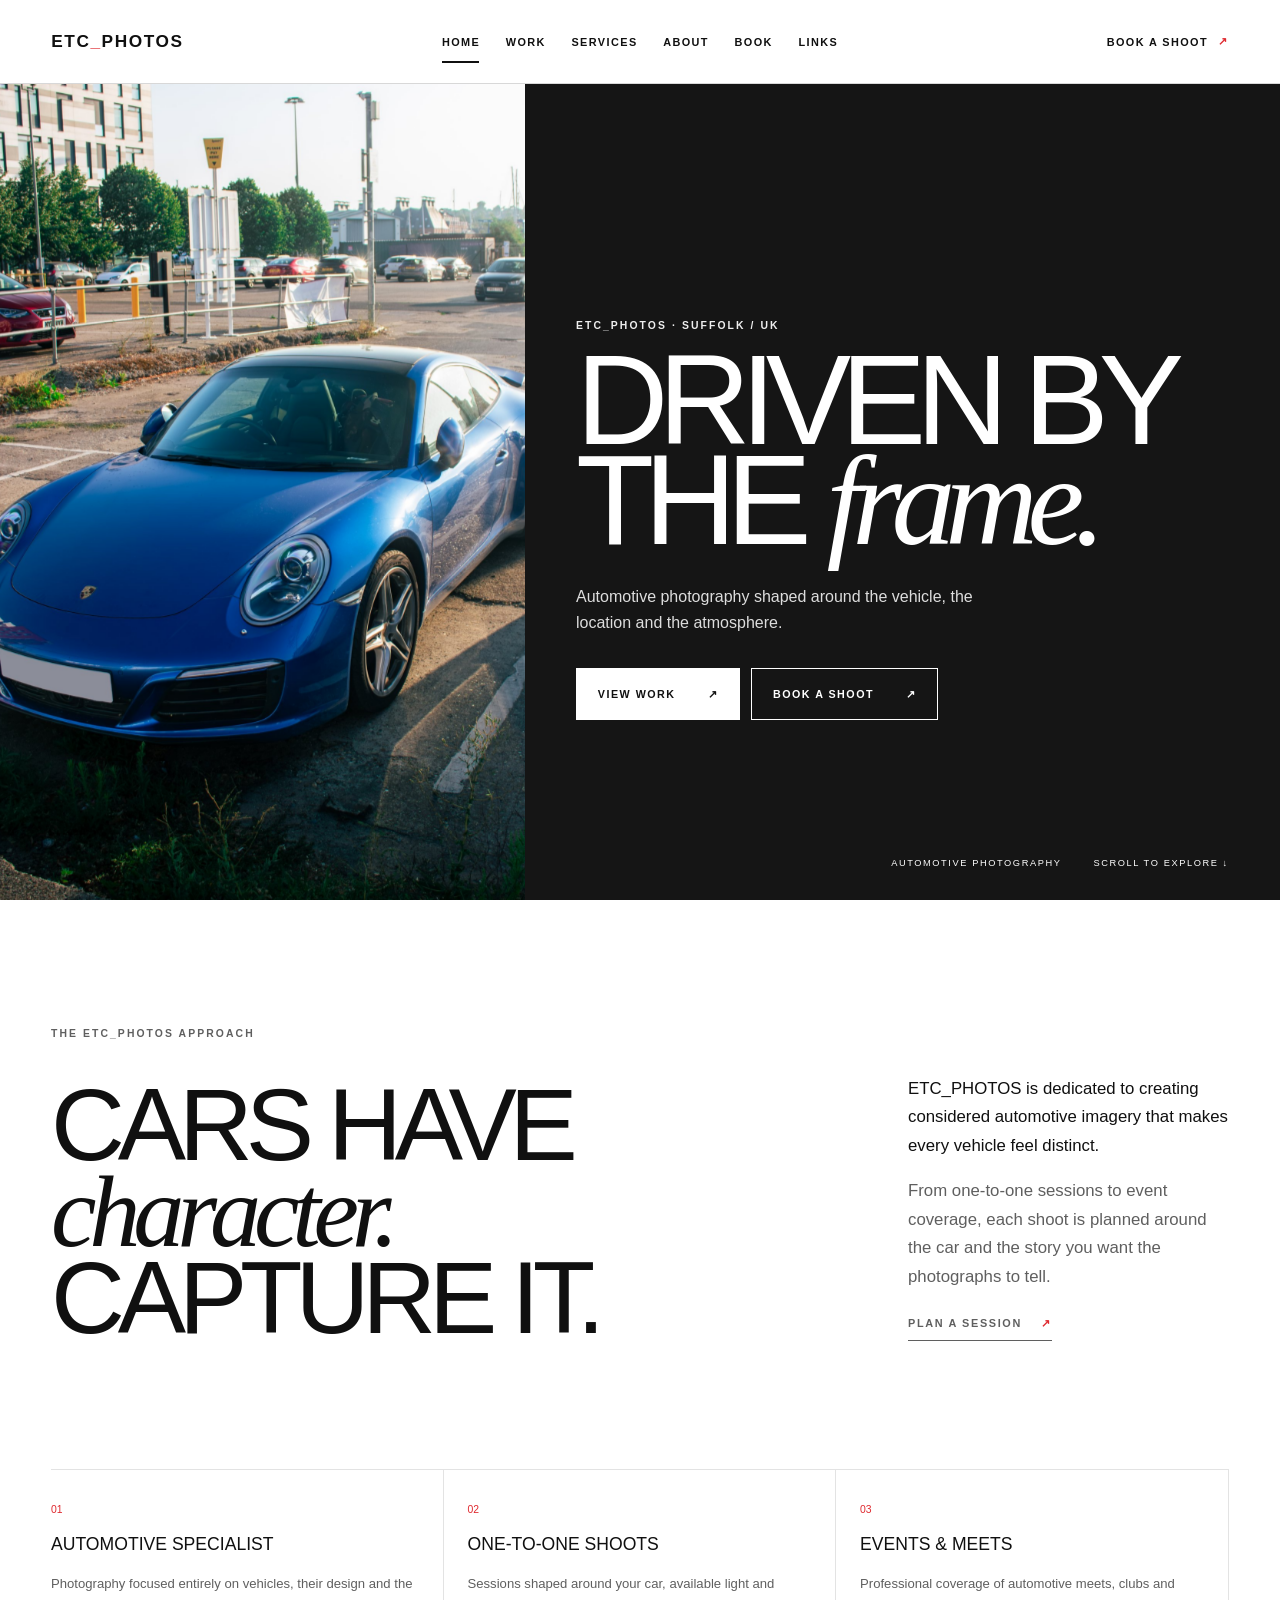
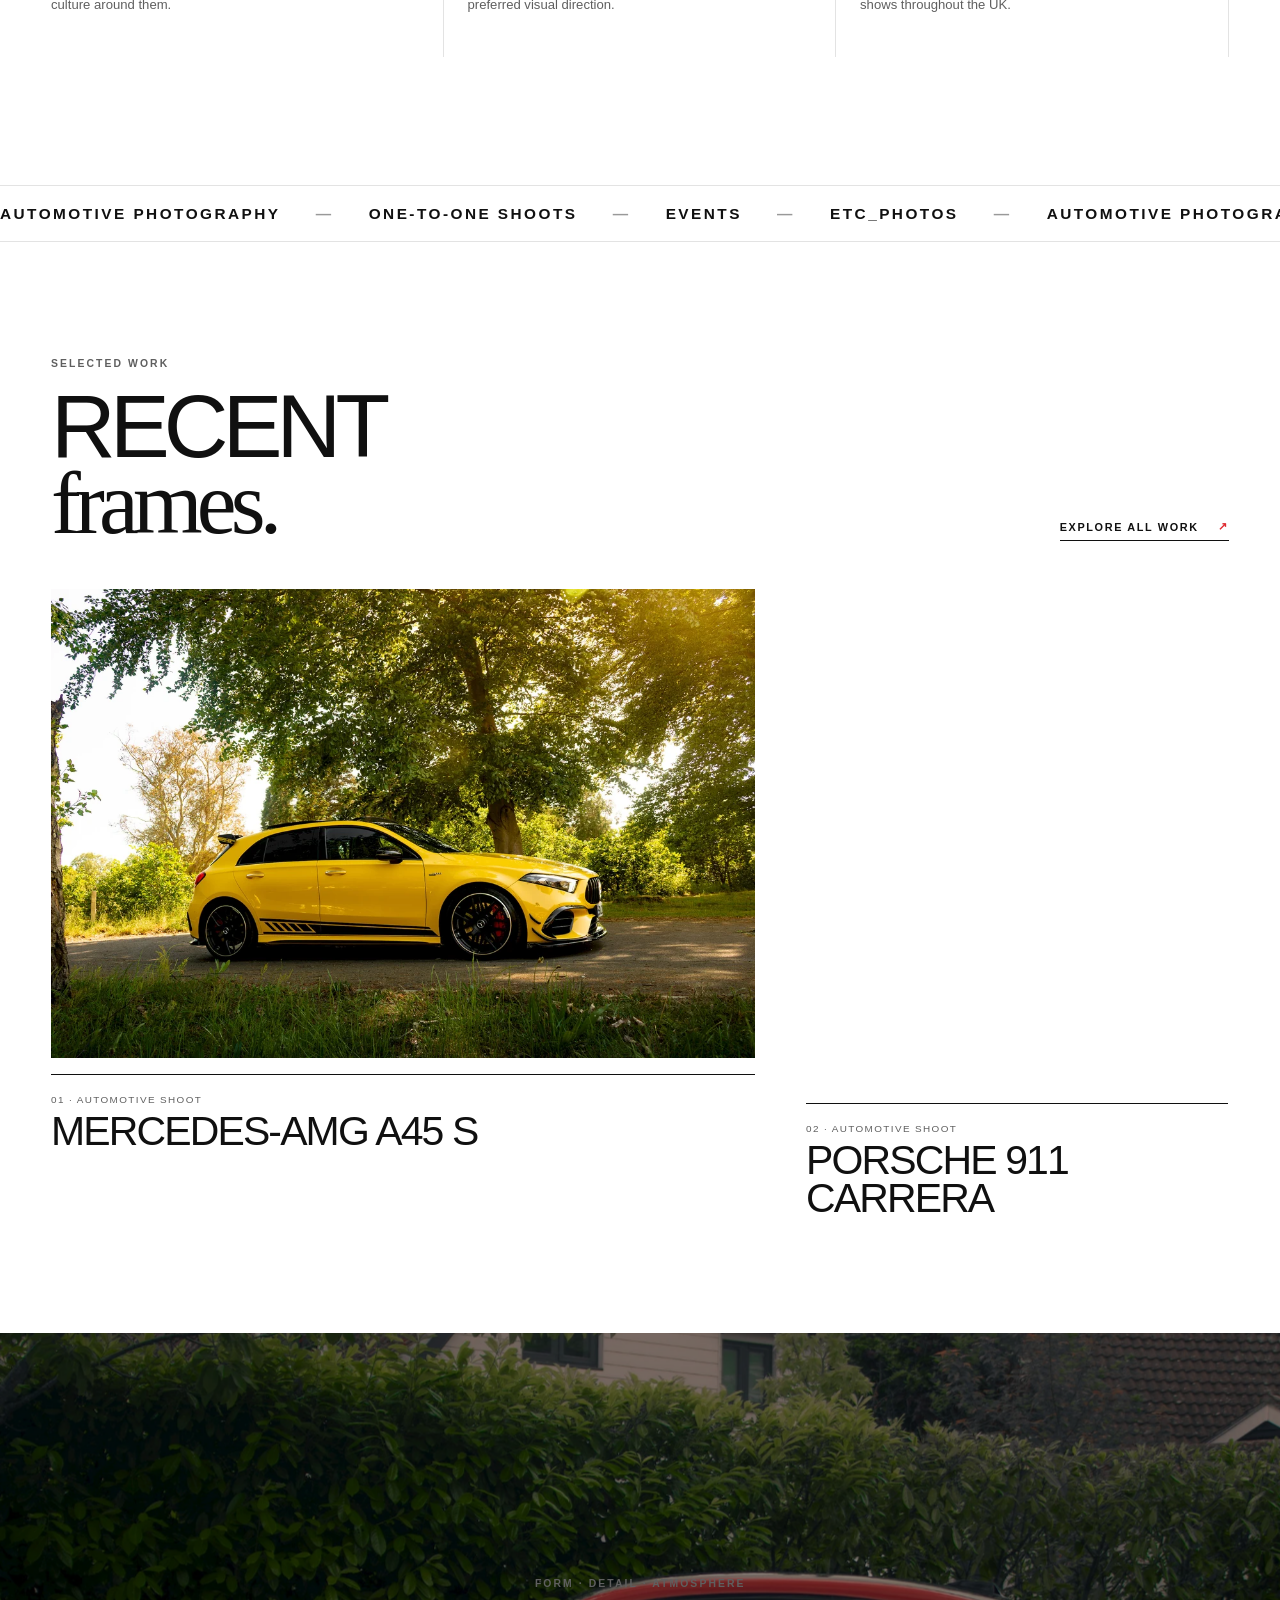
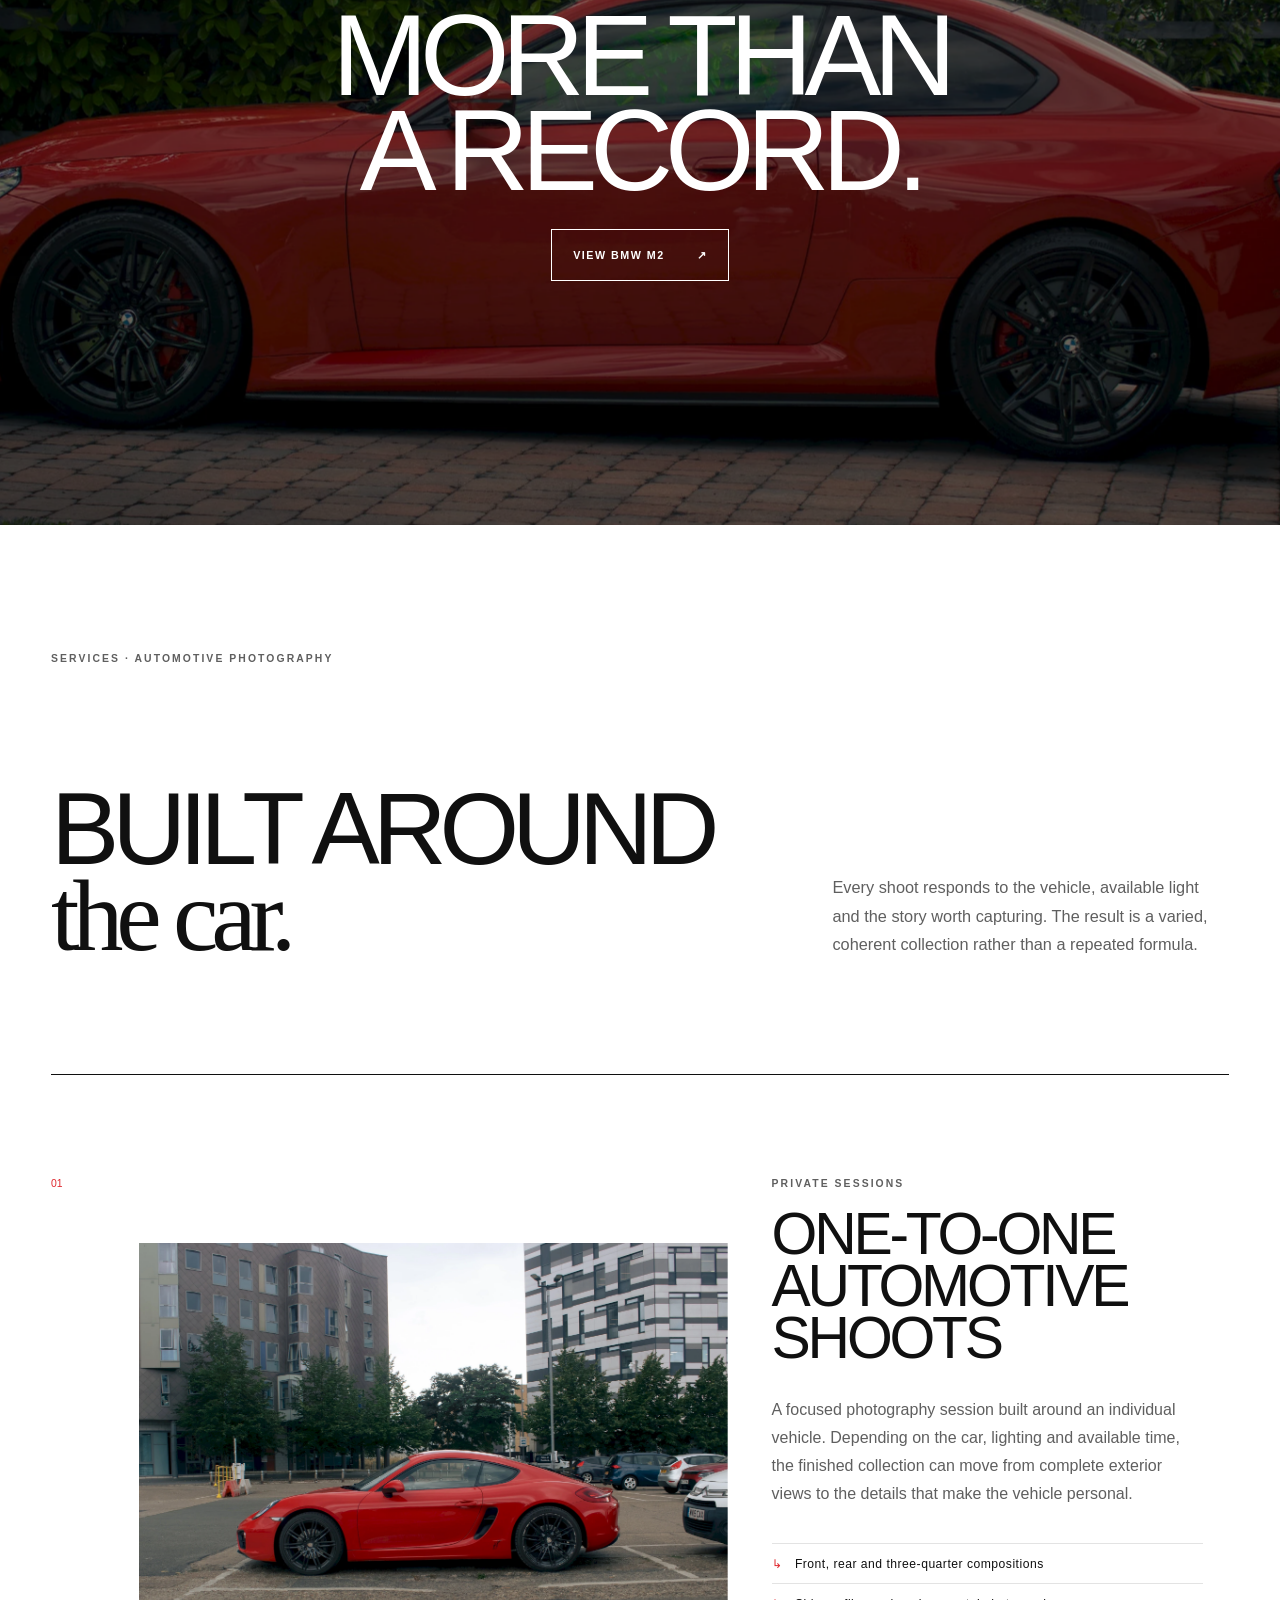
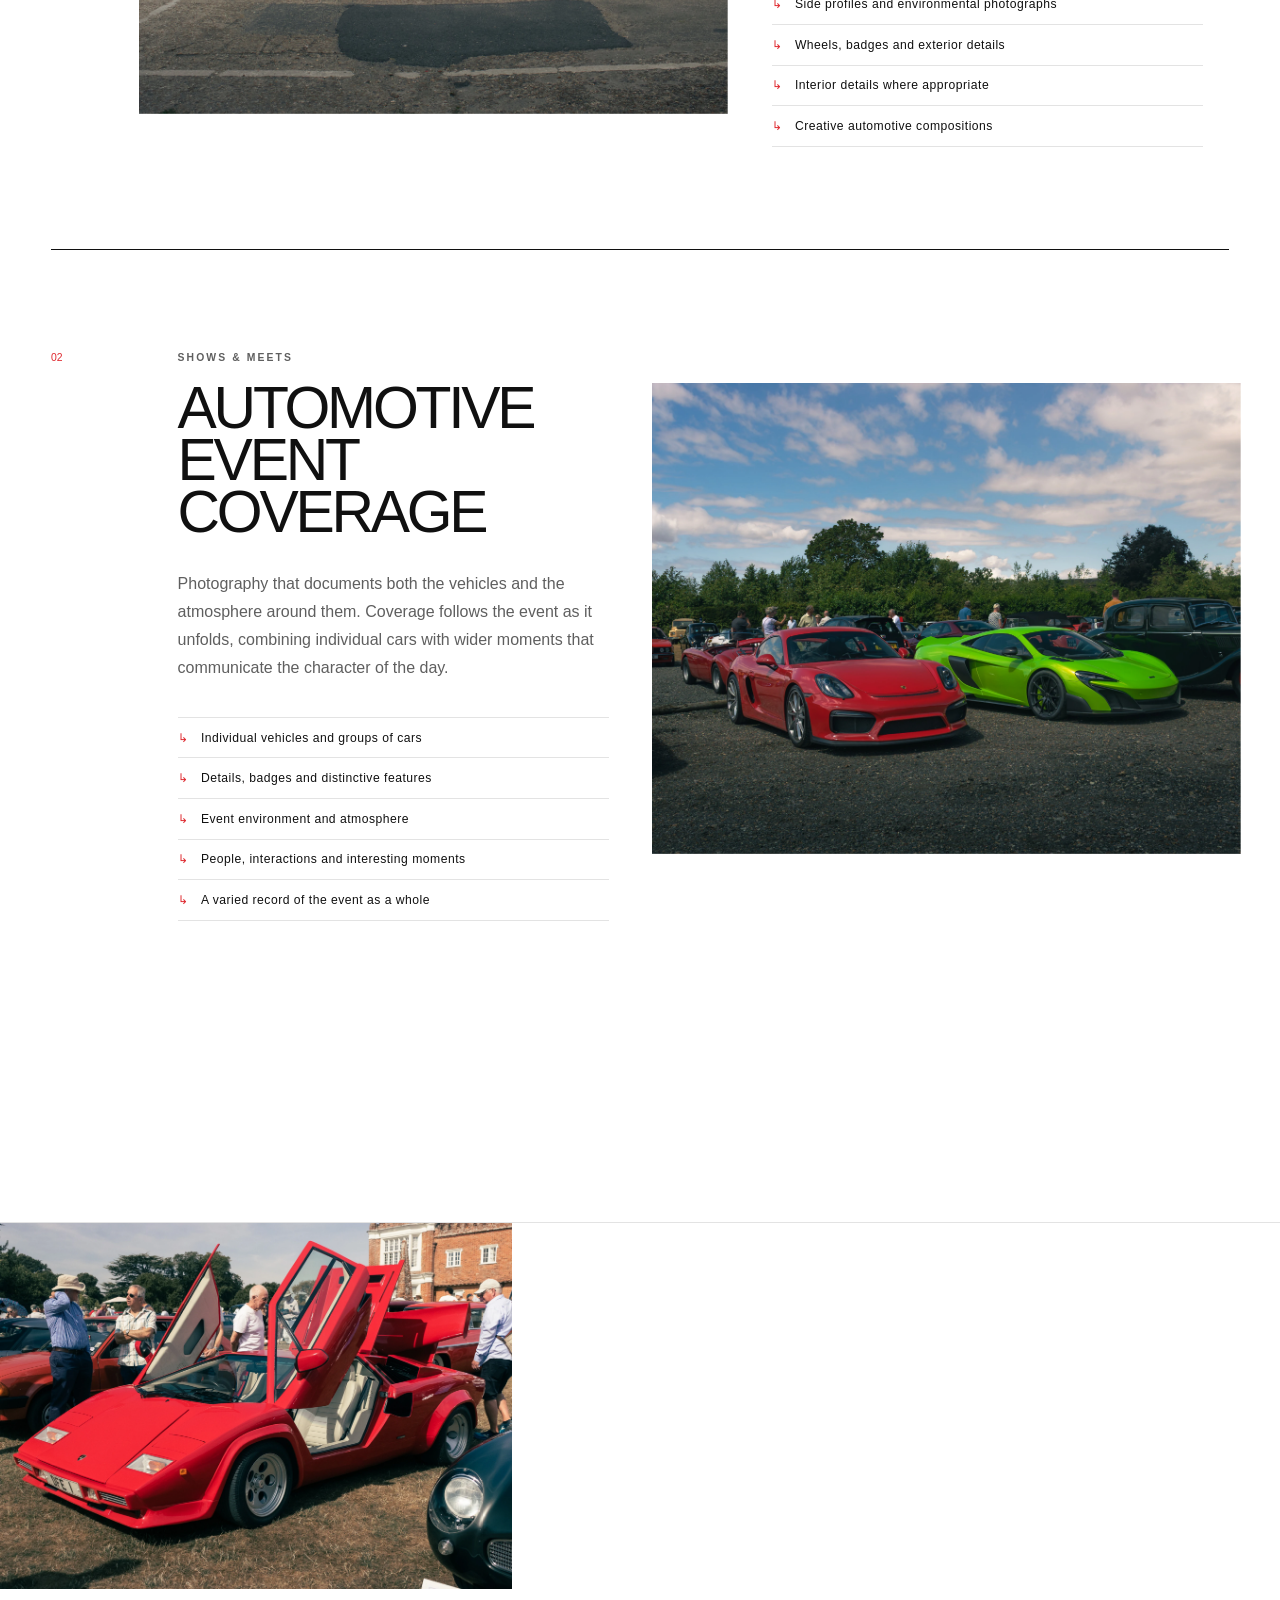
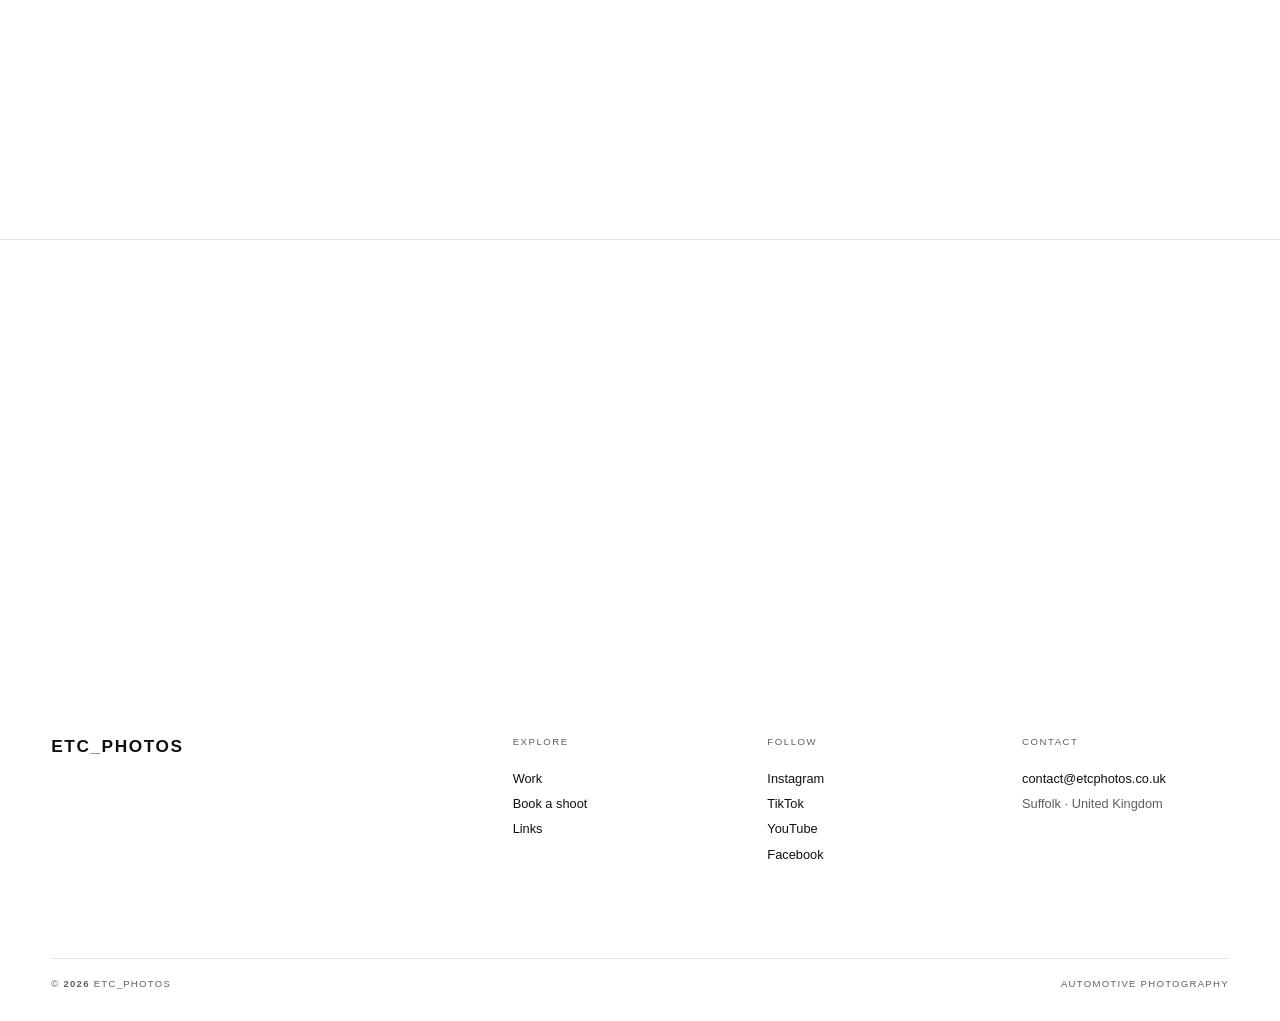
==== index.html @ 939217bc "ETC_PHOTOS V2 initial production-ready build" ====
<!doctype html>
<html lang="en">
<head>
  <meta charset="utf-8">
  <meta name="viewport" content="width=device-width,initial-scale=1">
  <title>ETC_PHOTOS | Automotive Photography UK</title>
  <meta name="description" content="ETC_PHOTOS specialises in automotive photography across the UK, offering private car shoots and professional automotive event coverage.">
  <link rel="canonical" href="https://etcphotos.co.uk/">
  <meta property="og:title" content="ETC_PHOTOS | Automotive Photography"><meta property="og:description" content="Distinctive automotive photography, private shoots and event coverage across the UK."><meta property="og:type" content="website"><meta property="og:url" content="https://etcphotos.co.uk/"><meta property="og:image" content="https://etcphotos.co.uk/assets/images/home/hero.jpg">
  <meta name="twitter:card" content="summary_large_image"><meta name="theme-color" content="#ffffff">
  <link rel="icon" href="assets/images/brand/favicon.png"><link rel="preload" as="image" href="assets/images/home/hero.jpg">
  <link rel="stylesheet" href="css/base.css"><link rel="stylesheet" href="css/home.css">
  <script type="application/ld+json">{"@context":"https://schema.org","@type":"Organization","name":"ETC_PHOTOS","url":"https://etcphotos.co.uk","email":"contact@etcphotos.co.uk","sameAs":["https://www.instagram.com/etc_photo5/","https://www.tiktok.com/@etc_photos","https://www.youtube.com/@ETC_PHOTOS","https://www.facebook.com/profile.php?id=61593175831125"]}</script>
</head>
<body data-page="home"><a class="skip" href="#main">Skip to content</a><header class="site-header" data-header></header><div data-menu-slot></div>
<main id="main">
  <section class="home-hero"><div class="home-hero-visual"><img class="home-hero-media" src="assets/images/home/hero.jpg" width="1760" height="2200" alt="Blue Porsche photographed by ETC_PHOTOS" data-parallax></div><div class="hero-copy"><p class="eyebrow">ETC_PHOTOS · Suffolk / UK</p><h1>Driven by<br>the <em>frame.</em></h1><p>Automotive photography shaped around the vehicle, the location and the atmosphere.</p><div class="hero-actions"><a class="button" href="portfolio.html">View work <span>↗</span></a><a class="button" href="booking.html">Book a shoot <span>↗</span></a></div></div><div class="hero-meta"><span>Automotive photography</span><span>Scroll to explore ↓</span></div></section>
  <section class="intro pad" id="about"><div class="wrap"><p class="eyebrow" data-reveal>The ETC_PHOTOS approach</p><div class="intro-grid"><h2 class="display" data-reveal>Cars have<br><em>character.</em><br>Capture it.</h2><div class="intro-copy" data-reveal><p>ETC_PHOTOS is dedicated to creating considered automotive imagery that makes every vehicle feel distinct.</p><p>From one-to-one sessions to event coverage, each shoot is planned around the car and the story you want the photographs to tell.</p><a class="line-link" href="booking.html">Plan a session <span>↗</span></a></div></div><div class="principles" data-reveal><article><span>01</span><h3>Automotive specialist</h3><p>Photography focused entirely on vehicles, their design and the culture around them.</p></article><article><span>02</span><h3>One-to-one shoots</h3><p>Sessions shaped around your car, available light and preferred visual direction.</p></article><article><span>03</span><h3>Events & meets</h3><p>Professional coverage of automotive meets, clubs and shows throughout the UK.</p></article></div></div></section>
  <section class="motion-marquee" aria-label="ETC_PHOTOS automotive photography services"><div class="motion-marquee__track"><div class="motion-marquee__group"><span>Automotive photography</span><span>One-to-one shoots</span><span>Events</span><span>ETC_PHOTOS</span></div><div class="motion-marquee__group" aria-hidden="true"><span>Automotive photography</span><span>One-to-one shoots</span><span>Events</span><span>ETC_PHOTOS</span></div></div></section>
  <section class="featured"><div class="wrap"><div class="section-heading" data-reveal><div><p class="eyebrow">Selected work</p><h2>Recent<br><span class="serif">frames.</span></h2></div><a class="line-link" href="portfolio.html">Explore all work <span>↗</span></a></div><div class="work-grid" data-featured-projects></div></div></section>
  <section class="statement-image" data-featured-statement></section>

  <section class="services-editorial pad" id="services">
    <div class="wrap">
      <div class="services-intro" data-reveal><p class="eyebrow">Services · Automotive photography</p><h2>Built around<br><span class="serif">the car.</span></h2><p>Every shoot responds to the vehicle, available light and the story worth capturing. The result is a varied, coherent collection rather than a repeated formula.</p></div>
      <article class="service-feature service-feature--private">
        <div class="service-feature__number" data-reveal>01</div>
        <div class="service-feature__image image-wrap" data-reveal data-parallax-soft><img src="assets/portfolio/porsche-cayman/porsche-cayman-010.webp" alt="One-to-one Porsche Cayman automotive photography by ETC_PHOTOS" loading="lazy"></div>
        <div class="service-feature__copy" data-reveal><p class="eyebrow">Private sessions</p><h3>One-to-one<br>automotive shoots</h3><p>A focused photography session built around an individual vehicle. Depending on the car, lighting and available time, the finished collection can move from complete exterior views to the details that make the vehicle personal.</p><ul><li>Front, rear and three-quarter compositions</li><li>Side profiles and environmental photographs</li><li>Wheels, badges and exterior details</li><li>Interior details where appropriate</li><li>Creative automotive compositions</li></ul></div>
      </article>
      <article class="service-feature service-feature--events">
        <div class="service-feature__number" data-reveal>02</div>
        <div class="service-feature__image image-wrap" data-reveal data-parallax-soft><img src="assets/portfolio/cars-coffee-suffolk-2026/cars-coffee-suffolk-2026-001.webp" alt="Automotive event coverage at Cars and Coffee Suffolk by ETC_PHOTOS" loading="lazy"></div>
        <div class="service-feature__copy" data-reveal><p class="eyebrow">Shows & meets</p><h3>Automotive<br>event coverage</h3><p>Photography that documents both the vehicles and the atmosphere around them. Coverage follows the event as it unfolds, combining individual cars with wider moments that communicate the character of the day.</p><ul><li>Individual vehicles and groups of cars</li><li>Details, badges and distinctive features</li><li>Event environment and atmosphere</li><li>People, interactions and interesting moments</li><li>A varied record of the event as a whole</li></ul></div>
      </article>
      <div class="services-cta" data-reveal><p>Have a vehicle or event in mind?</p><a class="line-link" href="booking.html">Plan your shoot <span>↗</span></a></div>
    </div>
  </section>

  <section class="about-split"><div class="about-image"><img src="assets/portfolio/helmingham-hall-bridge-car-meet/helmingham-hall-bridge-car-meet-010.webp" alt="Automotive event photographed by ETC_PHOTOS" loading="lazy"></div><div class="about-copy" data-reveal><p class="eyebrow">About ETC_PHOTOS</p><h2>Built around<br>automotive<br><span class="serif">culture.</span></h2><p>ETC_PHOTOS is a developing automotive photography brand based in Suffolk, creating distinctive imagery for private owners and automotive events across the UK.</p><a class="line-link" href="links.html">Connect with ETC_PHOTOS <span>↗</span></a></div></section>
</main>
<footer class="site-footer" data-footer></footer><script src="js/projects-data.js"></script><script src="js/site.js" defer></script><script src="js/home-projects.js" defer></script></body></html>
---- css/base.css ----
@import url('layout.css');
@import url('motion.css');
@import url('natural-aspect.css');
:root{--paper:#fff;--white:#fff;--ink:#101010;--grey:#5f5f5f;--faint:#999;--line:#e3e3e3;--accent:#df292f;--display:'Arial Narrow','Helvetica Neue',Arial,sans-serif;--body:'Helvetica Neue',Arial,sans-serif;--gutter:max(1.25rem,4vw);--max:1600px;--ease:cubic-bezier(.22,.75,.2,1)}
*{box-sizing:border-box}html{scroll-behavior:smooth}body{margin:0;background:#fff;color:var(--ink);font-family:var(--body);font-size:16px;overflow-x:hidden}body.menu-open{overflow:hidden}img{display:block;width:100%}a{color:inherit;text-decoration:none}button,input,textarea{font:inherit}button{color:inherit}.skip{position:fixed;z-index:9999;left:1rem;top:-5rem;background:#111;color:#fff;padding:.8rem 1rem}.skip:focus{top:1rem}.eyebrow{margin:0 0 1.2rem;font-size:.65rem;font-weight:600;letter-spacing:.2em;text-transform:uppercase;color:var(--grey)}.display{font:500 clamp(3.1rem,8vw,8.8rem)/.84 var(--display);letter-spacing:-.07em;text-transform:uppercase}.display em,.serif{font-family:Georgia,'Times New Roman',serif;font-weight:400;text-transform:none}.wrap{width:min(calc(100% - 2*var(--gutter)),var(--max));margin-inline:auto}.pad{padding-block:clamp(6rem,10vw,11rem)}
.line-link{display:inline-flex;align-items:center;gap:1.2rem;padding-bottom:.45rem;border-bottom:1px solid;font-size:.68rem;font-weight:600;letter-spacing:.15em;text-transform:uppercase}.line-link span{color:var(--accent);transition:transform .2s}.line-link:hover span{transform:translate(3px,-3px)}.button{display:inline-flex;align-items:center;justify-content:space-between;gap:2rem;min-height:52px;padding:0 1.3rem;border:1px solid var(--ink);background:transparent;font-size:.67rem;font-weight:600;letter-spacing:.14em;text-transform:uppercase;transition:.22s}.button:hover{background:var(--ink);color:#fff}.button.dark{background:var(--ink);color:#fff}.button.dark:hover{background:var(--accent);border-color:var(--accent)}:focus-visible{outline:2px solid var(--accent);outline-offset:4px}
.site-header{position:fixed;z-index:1000;top:0;left:0;width:100%;height:84px;color:var(--ink);background:#fff;border-bottom:1px solid #d8d8d8;transition:height .25s,border-color .25s,background-color .25s}.site-header.light{color:var(--ink);background:#fff;border-color:#d8d8d8}.site-header.is-scrolled{height:72px;color:var(--ink);background:rgba(255,255,255,.97);border-color:#c8c8c8;backdrop-filter:blur(13px)}.brand{font:700 1.08rem var(--display);letter-spacing:.09em}.brand span{color:var(--accent)}.menu-trigger{display:none;justify-self:end;border:0;background:none;text-transform:uppercase;font-size:.68rem;font-weight:700;letter-spacing:.14em;padding:.8rem 0}.menu-trigger i{width:24px;height:2px;background:currentColor;margin-left:.8rem}
.site-footer{background:#fff;color:var(--ink);padding-bottom:2rem;border-top:1px solid var(--line)}.footer-cta{min-height:48vh;display:flex;flex-direction:column;justify-content:center;border-bottom:1px solid var(--line)}.footer-cta p{font-size:.7rem;letter-spacing:.16em;text-transform:uppercase;color:var(--grey)}.footer-cta a{display:flex;justify-content:space-between;font:500 clamp(4rem,10vw,10rem)/.9 var(--display);letter-spacing:-.07em;text-transform:uppercase}.footer-cta a span{color:var(--accent)}.footer-grid{padding:4rem 0 6rem;display:grid;grid-template-columns:2fr repeat(3,1fr);gap:3rem}.footer-grid>div{display:flex;flex-direction:column;align-items:start;gap:.65rem;font-size:.8rem}.footer-grid p{margin:0 0 .8rem;color:var(--grey);font-size:.6rem;letter-spacing:.16em;text-transform:uppercase}.footer-grid span{color:var(--grey)}.footer-base{border-top:1px solid var(--line);padding-top:1.2rem;display:flex;justify-content:space-between;color:var(--grey);font-size:.6rem;letter-spacing:.13em;text-transform:uppercase}
[data-reveal]{opacity:0;transform:translateY(24px);transition:opacity .68s var(--ease) var(--reveal-delay,0ms),transform .68s var(--ease) var(--reveal-delay,0ms)}[data-reveal].is-visible{opacity:1;transform:none}.image-wrap{overflow:hidden}.image-wrap img{height:100%;object-fit:cover;transition:transform .8s var(--ease)}a:hover>.image-wrap img,.project-card:hover img{transform:scale(1.025)}
@media(max-width:850px){.menu-trigger{display:flex;align-items:center}.footer-grid{grid-template-columns:1fr 1fr}.footer-grid .brand{grid-column:1/-1}.footer-cta{min-height:38vh}.display{font-size:clamp(3rem,13vw,6rem)}}
@media(max-width:520px){.footer-grid{grid-template-columns:1fr;gap:2rem}.footer-grid .brand{grid-column:auto}.footer-base{align-items:start;flex-direction:column;gap:.5rem}.button{min-height:50px}.line-link{font-size:.62rem}}
@media(prefers-reduced-motion:reduce){html{scroll-behavior:auto}*,*:before,*:after{animation-duration:.01ms!important;animation-iteration-count:1!important;transition-duration:.01ms!important}[data-reveal]{opacity:1;transform:none}[data-parallax]{transform:none!important}}
---- css/home.css ----
.home-hero{position:relative;min-height:100svh;display:grid;align-items:end;overflow:hidden;background:#151515;color:#fff}.home-hero-media{position:absolute;inset:-5%;background:url('../assets/images/home/hero.jpg') center 58%/cover no-repeat;will-change:transform}.home-hero:after{content:'';position:absolute;inset:0;background:linear-gradient(90deg,rgba(0,0,0,.66),rgba(0,0,0,.03) 65%),linear-gradient(0deg,rgba(0,0,0,.62),transparent 45%)}.hero-copy{position:relative;z-index:2;padding:9rem var(--gutter) 5.5rem;width:min(1200px,100%)}.hero-copy .eyebrow{color:#eee}.hero-copy h1{margin:0;font:500 clamp(4.2rem,10vw,10.5rem)/.78 var(--display);letter-spacing:-.08em;text-transform:uppercase}.hero-copy h1 em{font-family:Georgia,serif;font-weight:400;text-transform:none}.hero-copy>p:not(.eyebrow){max-width:430px;margin:2rem 0;color:#ddd;line-height:1.65}.hero-actions{display:flex;gap:.7rem}.hero-actions .button{border-color:#fff;color:#fff}.hero-actions .button:first-child{background:#fff;color:#111}.hero-actions .button:first-child:hover{background:var(--accent);border-color:var(--accent);color:#fff}.hero-meta{position:absolute;z-index:3;right:var(--gutter);bottom:2rem;display:flex;gap:2rem;font-size:.58rem;letter-spacing:.17em;text-transform:uppercase}
.intro{background:#fff}.intro-grid{display:grid;grid-template-columns:1.5fr .65fr;gap:9vw;align-items:end}.intro h2{margin:0}.intro-copy{font-size:1.05rem;line-height:1.7;color:var(--grey)}.intro-copy p:first-child{color:var(--ink)}.principles{margin-top:8rem;border-top:1px solid var(--line);display:grid;grid-template-columns:repeat(3,1fr)}.principles article{padding:1.8rem 1.5rem 1.8rem 0;border-right:1px solid var(--line)}.principles article+article{padding-left:1.5rem}.principles span{color:var(--accent);font-size:.65rem}.principles h3{font:500 1.1rem var(--display);text-transform:uppercase}.principles p{font-size:.82rem;line-height:1.6;color:var(--grey)}
.featured{padding-block:clamp(6rem,9vw,10rem)}.section-heading{display:flex;justify-content:space-between;align-items:end;margin-bottom:3rem}.section-heading h2{margin:0;font:500 clamp(3.2rem,7vw,7.3rem)/.85 var(--display);letter-spacing:-.065em;text-transform:uppercase}.work-grid{display:grid;grid-template-columns:1.25fr .75fr;gap:2vw 4vw}.work-card{display:block}.work-card figure{margin:0}.work-card .image-wrap{aspect-ratio:1.35;background:#eee}.work-card img{height:100%;object-fit:cover}.work-card.small{margin-top:10rem}.work-card.small .image-wrap{aspect-ratio:.75}.card-meta{padding-top:1.2rem;display:grid;grid-template-columns:1fr auto;gap:.4rem;border-top:1px solid var(--ink);margin-top:1rem}.card-meta h3{grid-column:1/-1;margin:0;font:500 clamp(1.8rem,3.2vw,3.6rem)/.95 var(--display);letter-spacing:-.045em;text-transform:uppercase}.card-meta span,.card-meta small{font-size:.62rem;text-transform:uppercase;letter-spacing:.14em;color:var(--grey)}
.statement-image{position:relative;min-height:88vh;background:#111;overflow:hidden;color:#fff;display:grid;place-items:center;text-align:center}.statement-image>img{position:absolute;inset:-5%;height:110%;object-fit:cover;filter:brightness(.54)}.statement-image div{position:relative;z-index:2}.statement-image h2{margin:.5rem 0 2rem;font:500 clamp(3.6rem,9vw,9rem)/.82 var(--display);text-transform:uppercase;letter-spacing:-.07em}.statement-image .button{border-color:#fff;color:#fff}
.services-editorial{background:#fff;border-bottom:1px solid var(--line)}.services-intro{display:grid;grid-template-columns:1.2fr .7fr;gap:8vw;align-items:end;padding-bottom:clamp(5rem,9vw,9rem)}.services-intro .eyebrow{grid-column:1/-1}.services-intro h2{margin:0;font:500 clamp(3.6rem,8vw,8.5rem)/.84 var(--display);letter-spacing:-.07em;text-transform:uppercase}.services-intro>p:last-child{margin:0;color:var(--grey);font-size:1.02rem;line-height:1.75}
.service-feature{position:relative;display:grid;grid-template-columns:70px 1.05fr .9fr;gap:var(--grid-gap);align-items:center;padding-block:clamp(5rem,8vw,8rem);border-top:1px solid var(--ink)}.service-feature--events{grid-template-columns:70px .9fr 1.05fr}.service-feature--events .service-feature__image{grid-column:3}.service-feature--events .service-feature__copy{grid-column:2;grid-row:1}.service-feature__number{align-self:start;color:var(--accent);font-size:.65rem}.service-feature__image{aspect-ratio:4/5}.service-feature__image img{height:100%;object-fit:cover}.service-feature__copy{padding-inline:clamp(0rem,2vw,2rem)}.service-feature__copy h3{margin:0 0 2rem;font:500 clamp(2.4rem,4.6vw,5.2rem)/.88 var(--display);letter-spacing:-.055em;text-transform:uppercase}.service-feature__copy>p:not(.eyebrow){color:var(--grey);font-size:1rem;line-height:1.75}.service-feature__copy ul{margin:2.2rem 0 0;padding:0;list-style:none;border-top:1px solid var(--line)}.service-feature__copy li{padding:.8rem 0;border-bottom:1px solid var(--line);font-size:.76rem;letter-spacing:.04em}.service-feature__copy li:before{content:'↳';margin-right:.8rem;color:var(--accent)}.services-cta{display:flex;align-items:end;justify-content:space-between;padding-top:2.5rem;border-top:1px solid var(--ink)}.services-cta p{margin:0;font:400 clamp(1.3rem,2vw,2rem) Georgia,serif}
.about-split{display:grid;grid-template-columns:.8fr 1.2fr;min-height:80vh}.about-image img{height:100%;object-fit:cover}.about-copy{padding:clamp(4rem,8vw,9rem);background:#fff;display:flex;flex-direction:column;justify-content:center;border-bottom:1px solid var(--line)}.about-copy h2{margin:0 0 2rem;font:500 clamp(3rem,6vw,6rem)/.88 var(--display);letter-spacing:-.06em;text-transform:uppercase}.about-copy>p{max-width:560px;color:var(--grey);line-height:1.75}
@media(max-width:850px){.hero-copy{padding-bottom:4rem}.hero-copy h1{font-size:clamp(3.7rem,15vw,7rem)}.hero-meta{display:none}.intro-grid,.services-intro{grid-template-columns:1fr}.intro-copy,.services-intro>p:last-child{margin-top:3rem}.principles{grid-template-columns:1fr}.principles article,.principles article+article{padding:1.2rem 0;border-right:0;border-bottom:1px solid var(--line)}.section-heading{align-items:start;flex-direction:column;gap:1.2rem}.work-grid{grid-template-columns:1fr}.work-card.small{margin-top:3rem}.work-card .image-wrap,.work-card.small .image-wrap{aspect-ratio:4/5}.service-feature,.service-feature--events{grid-template-columns:35px 1fr;align-items:start}.service-feature__number{grid-column:1}.service-feature__image,.service-feature--events .service-feature__image{grid-column:2;grid-row:auto;aspect-ratio:4/5}.service-feature__copy,.service-feature--events .service-feature__copy{grid-column:2;grid-row:auto;padding:2rem 0 0}.services-cta{align-items:start;flex-direction:column;gap:1.5rem}.about-split{grid-template-columns:1fr}.about-image{height:65vh}.about-copy{padding:5rem var(--gutter)}}
@media(max-width:500px){.hero-actions{flex-direction:column;width:min(100%,300px)}.statement-image{min-height:72vh}.service-feature,.service-feature--events{grid-template-columns:25px 1fr}.service-feature__copy h3{font-size:2.4rem}.services-intro h2{font-size:clamp(3rem,14vw,5rem)}}
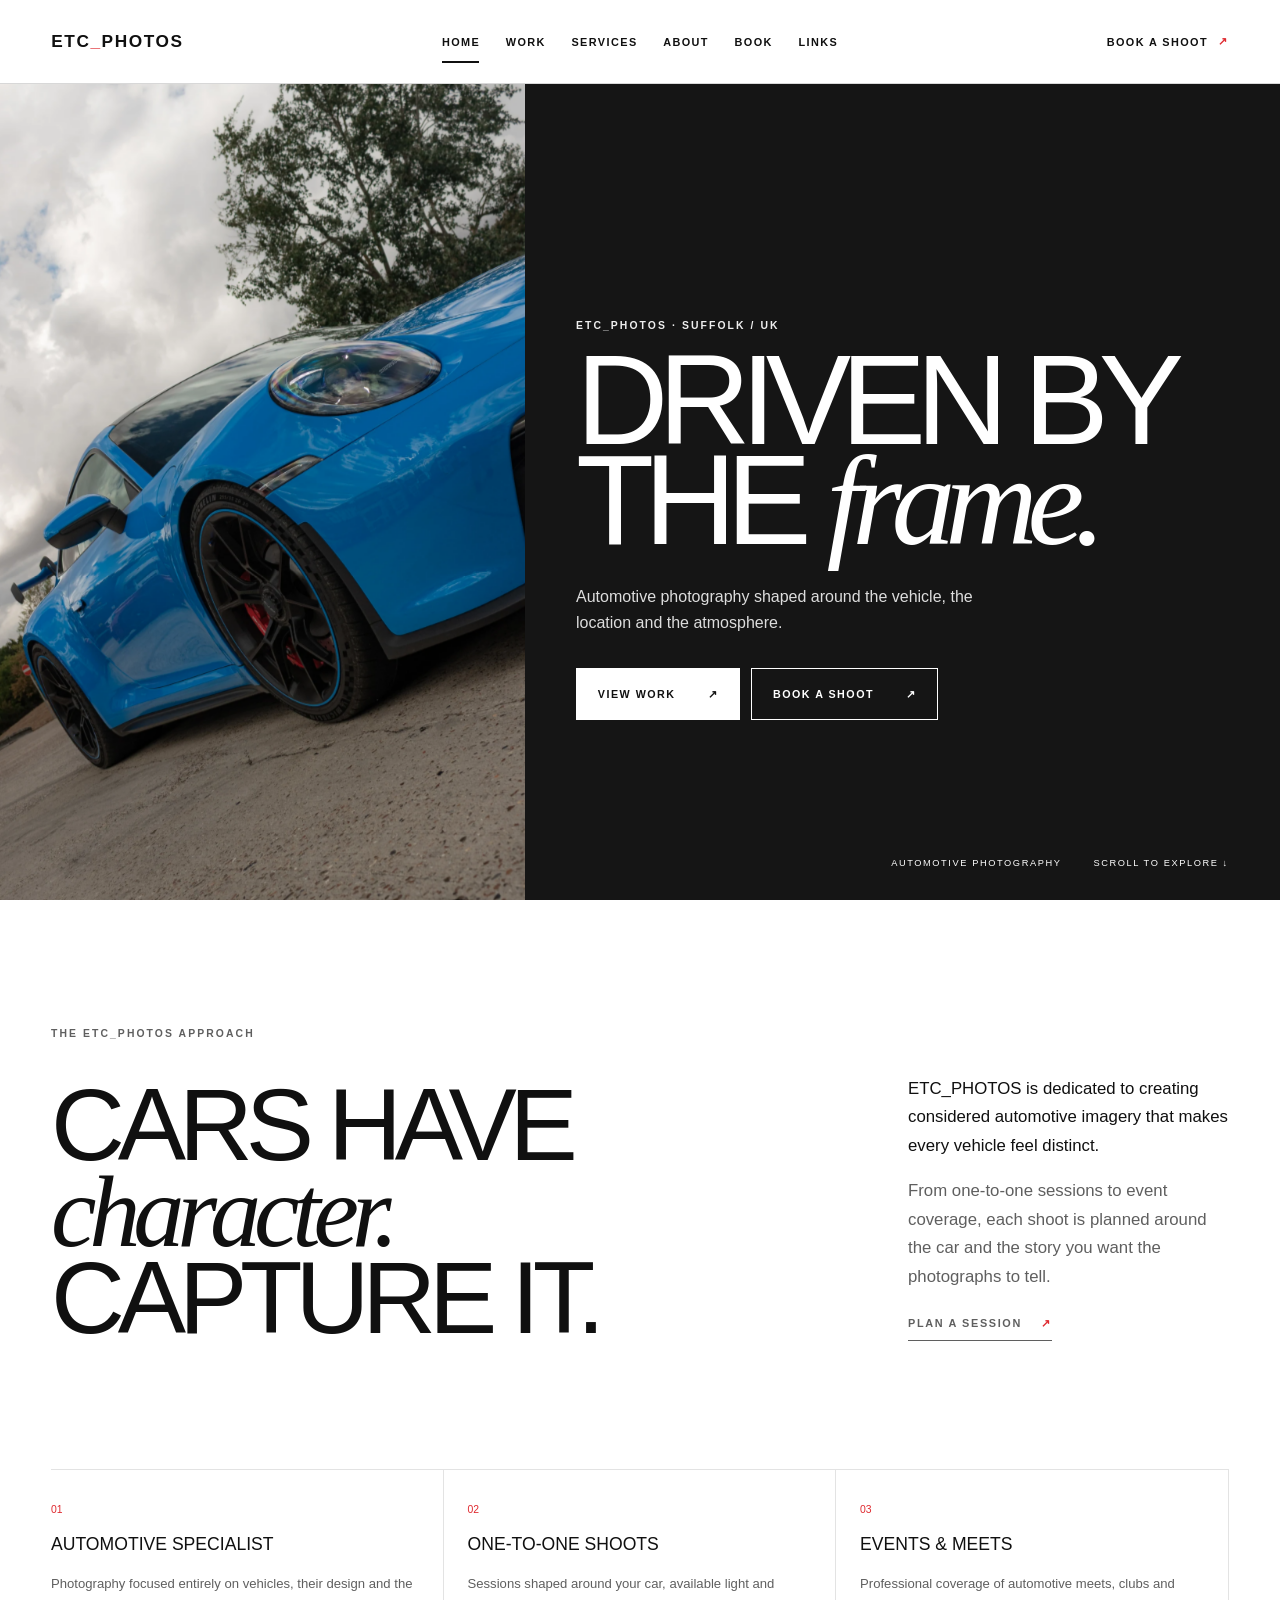
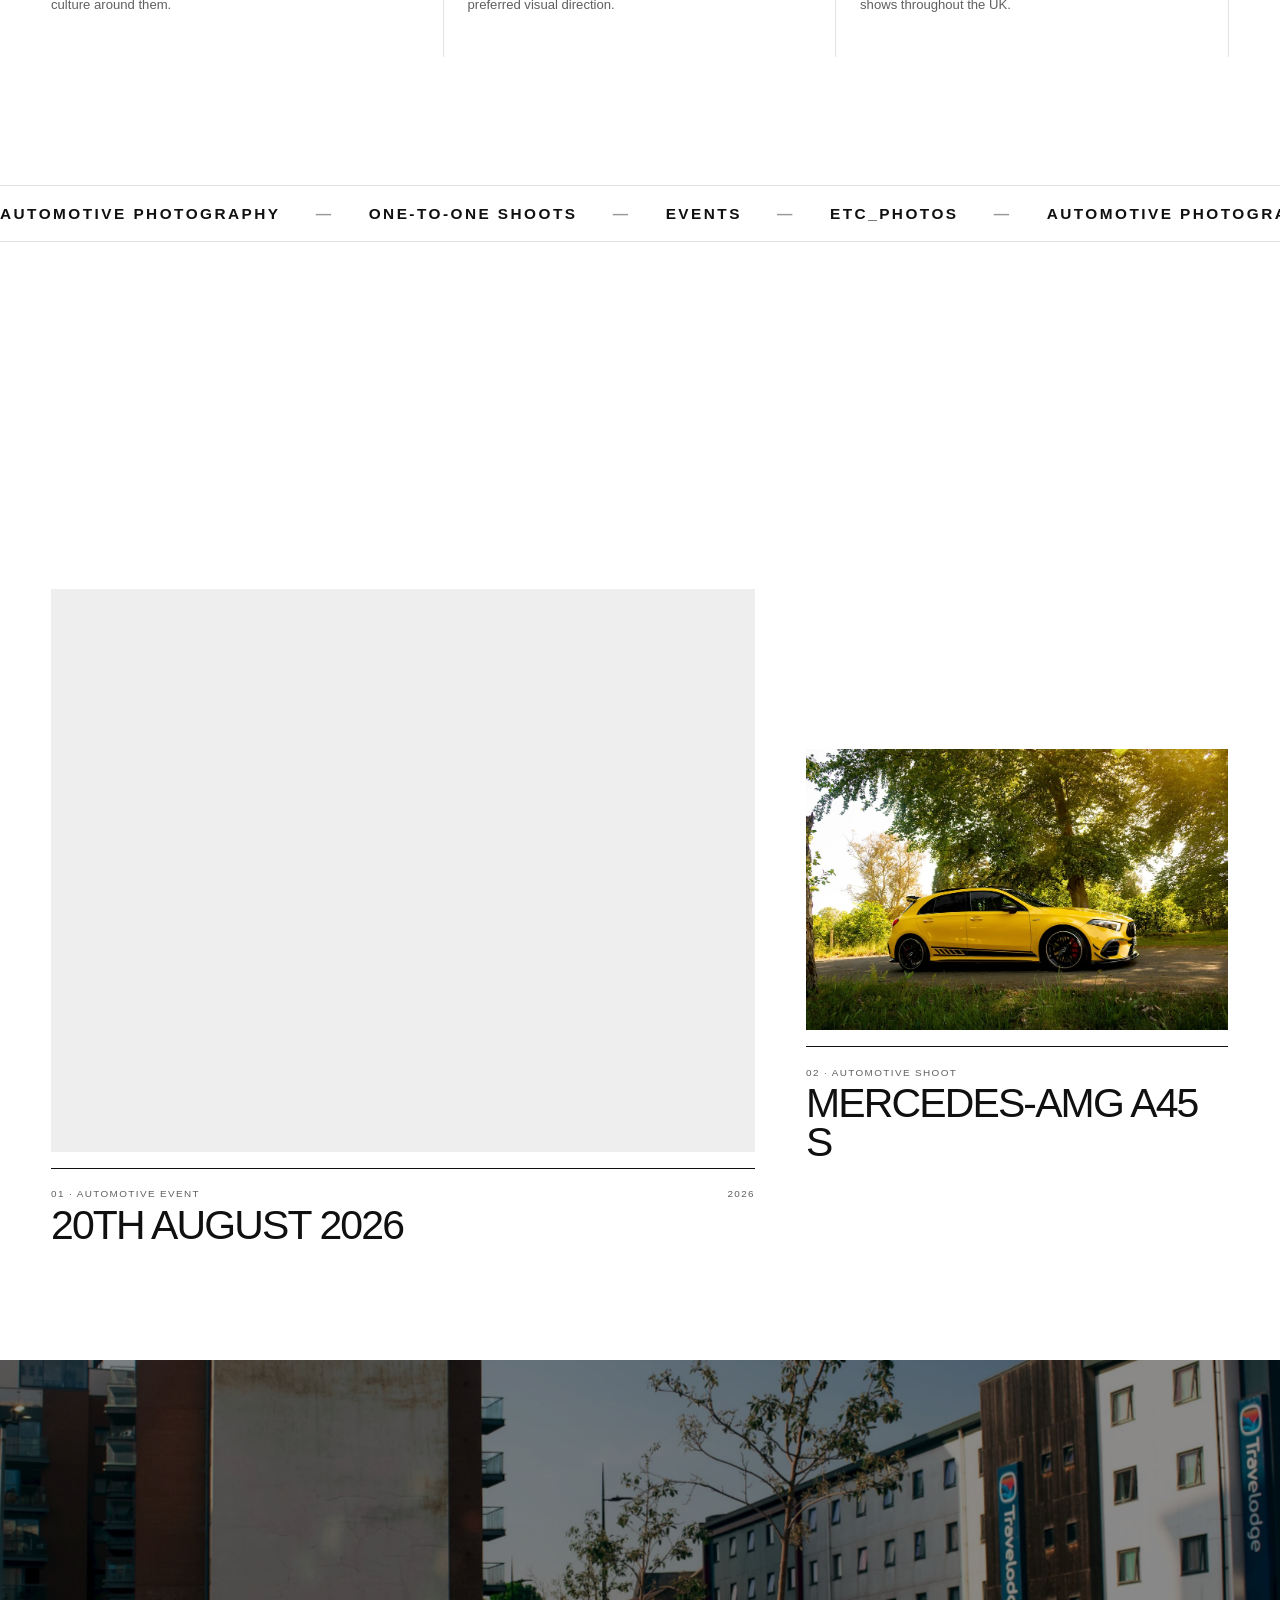
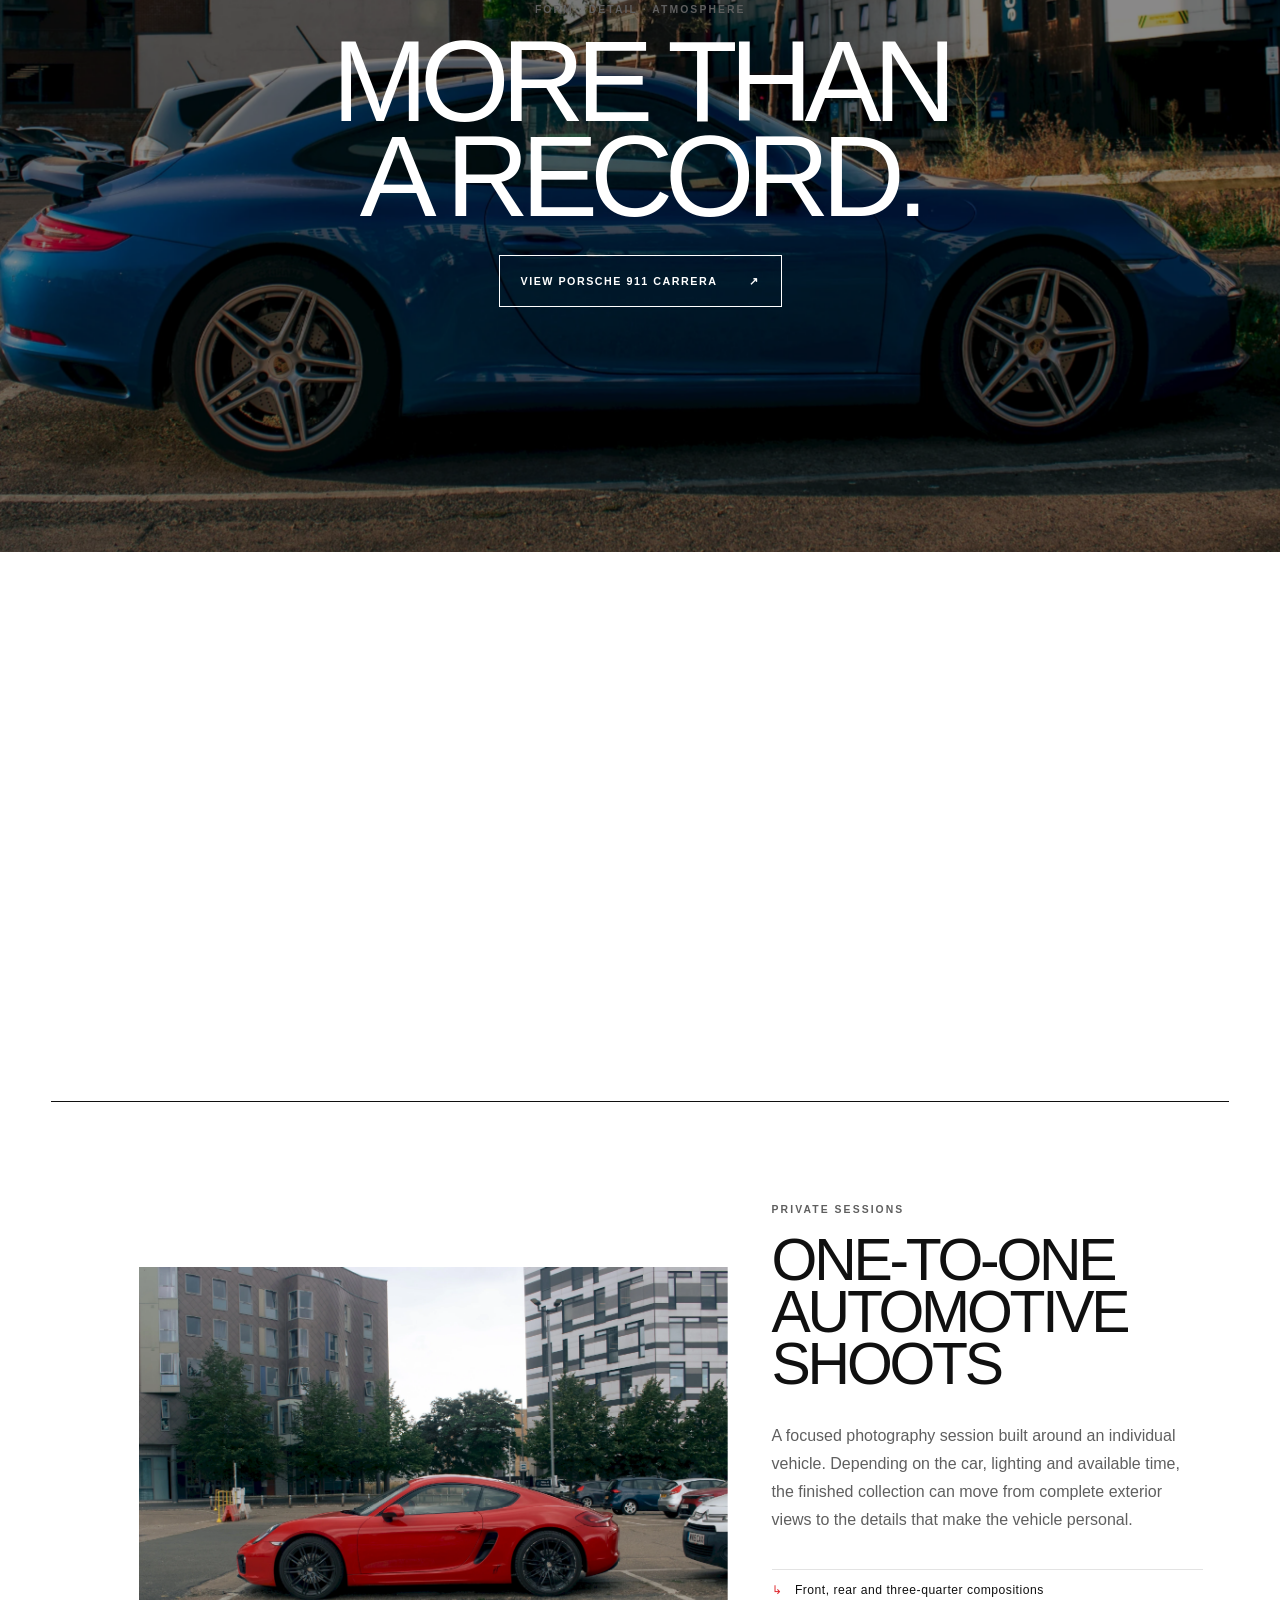
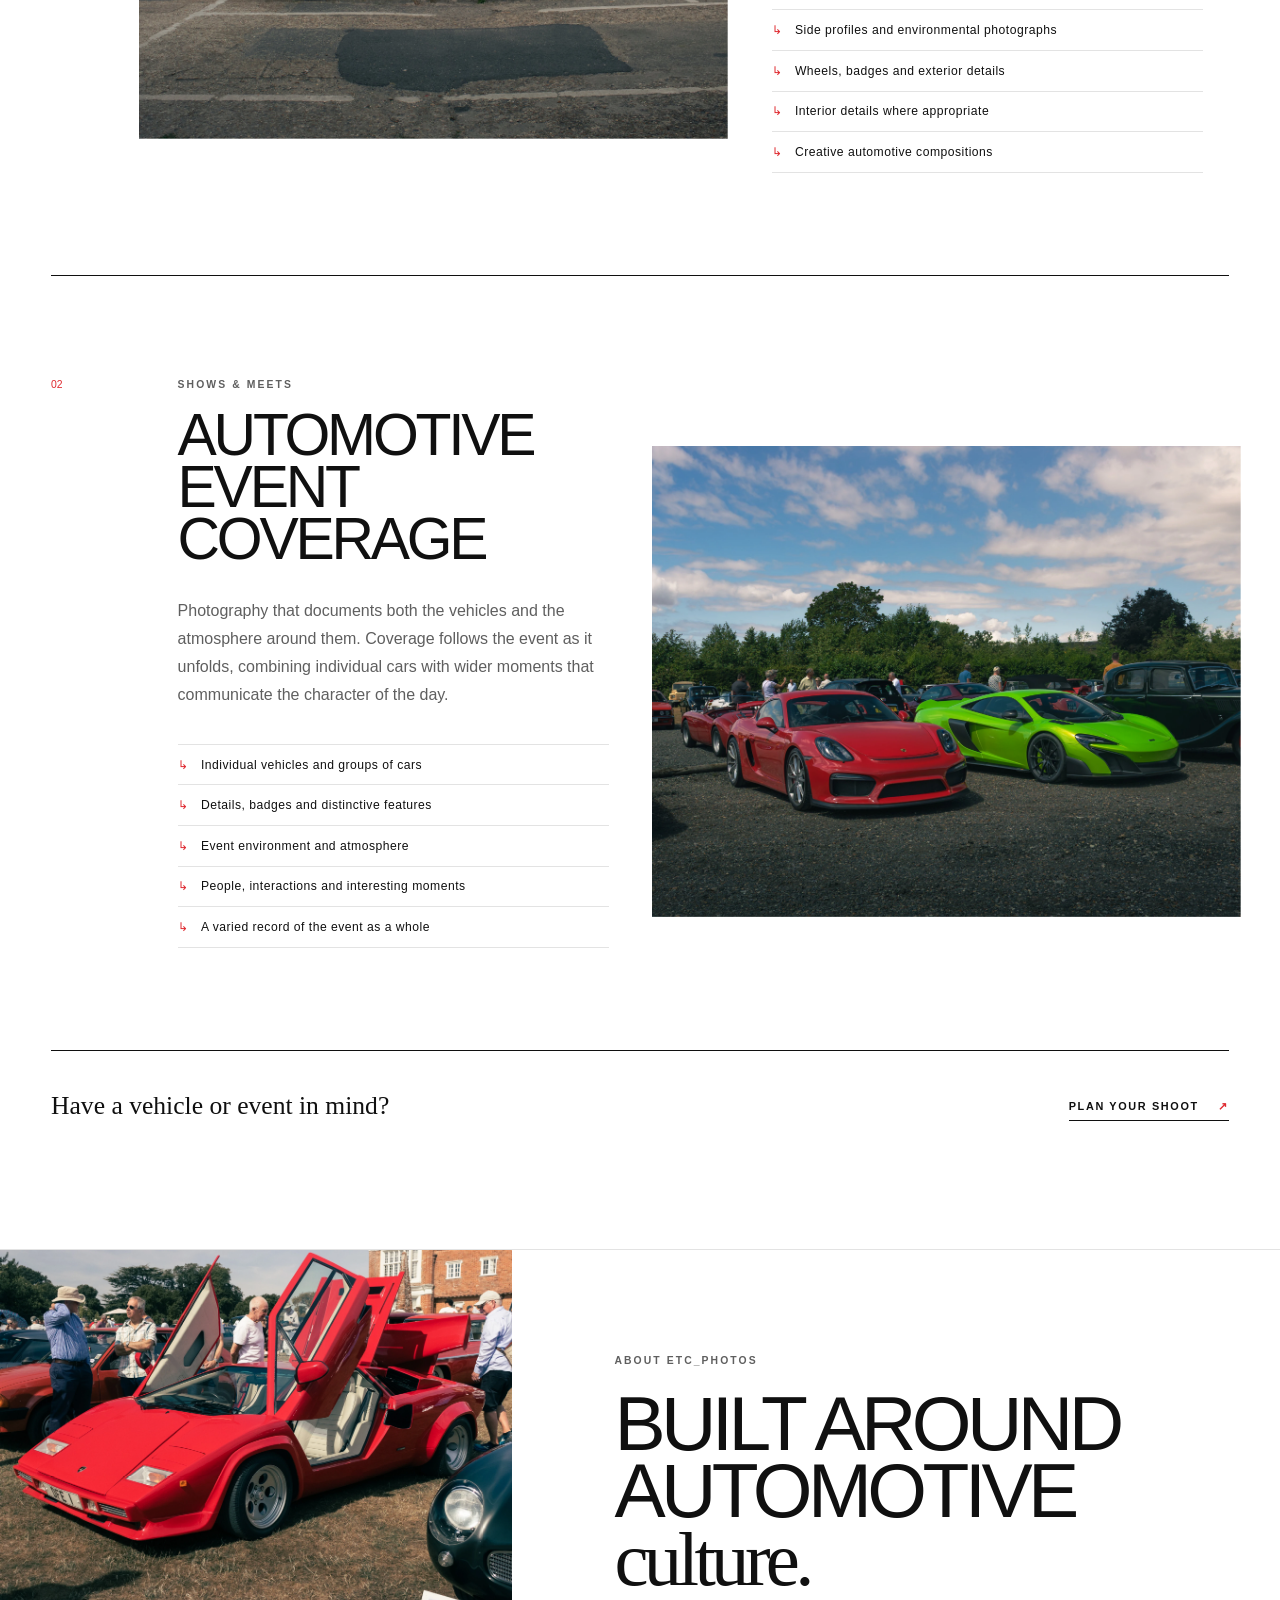
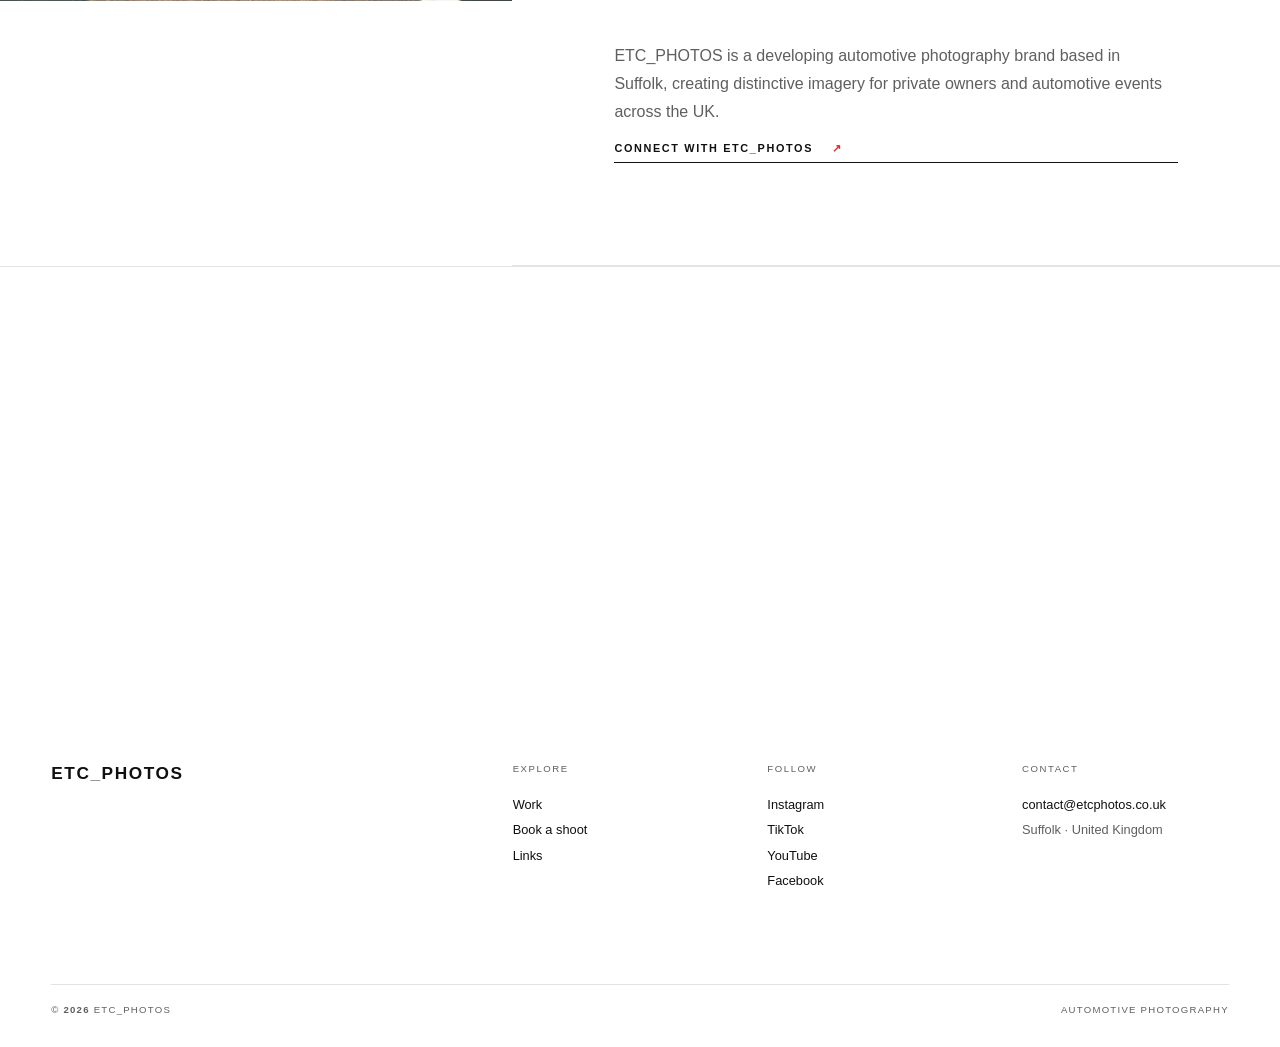
==== commit fcfd3c3a: "Update portfolio with 20 August 2026 photography" ====
--- a/index.html
+++ b/index.html
@@ -6,15 +6,15 @@
   <title>ETC_PHOTOS | Automotive Photography UK</title>
   <meta name="description" content="ETC_PHOTOS specialises in automotive photography across the UK, offering private car shoots and professional automotive event coverage.">
   <link rel="canonical" href="https://etcphotos.co.uk/">
-  <meta property="og:title" content="ETC_PHOTOS | Automotive Photography"><meta property="og:description" content="Distinctive automotive photography, private shoots and event coverage across the UK."><meta property="og:type" content="website"><meta property="og:url" content="https://etcphotos.co.uk/"><meta property="og:image" content="https://etcphotos.co.uk/assets/images/home/hero.jpg">
+  <meta property="og:title" content="ETC_PHOTOS | Automotive Photography"><meta property="og:description" content="Distinctive automotive photography, private shoots and event coverage across the UK."><meta property="og:type" content="website"><meta property="og:url" content="https://etcphotos.co.uk/"><meta property="og:image" content="https://etcphotos.co.uk/assets/portfolio/20th-august-2026/20th-august-2026-017.webp">
   <meta name="twitter:card" content="summary_large_image"><meta name="theme-color" content="#ffffff">
-  <link rel="icon" href="assets/images/brand/favicon.png"><link rel="preload" as="image" href="assets/images/home/hero.jpg">
+  <link rel="icon" href="assets/images/brand/favicon.png"><link rel="preload" as="image" href="assets/portfolio/20th-august-2026/20th-august-2026-017.webp">
   <link rel="stylesheet" href="css/base.css"><link rel="stylesheet" href="css/home.css">
   <script type="application/ld+json">{"@context":"https://schema.org","@type":"Organization","name":"ETC_PHOTOS","url":"https://etcphotos.co.uk","email":"contact@etcphotos.co.uk","sameAs":["https://www.instagram.com/etc_photo5/","https://www.tiktok.com/@etc_photos","https://www.youtube.com/@ETC_PHOTOS","https://www.facebook.com/profile.php?id=61593175831125"]}</script>
 </head>
 <body data-page="home"><a class="skip" href="#main">Skip to content</a><header class="site-header" data-header></header><div data-menu-slot></div>
 <main id="main">
-  <section class="home-hero"><div class="home-hero-visual"><img class="home-hero-media" src="assets/images/home/hero.jpg" width="1760" height="2200" alt="Blue Porsche photographed by ETC_PHOTOS" data-parallax></div><div class="hero-copy"><p class="eyebrow">ETC_PHOTOS · Suffolk / UK</p><h1>Driven by<br>the <em>frame.</em></h1><p>Automotive photography shaped around the vehicle, the location and the atmosphere.</p><div class="hero-actions"><a class="button" href="portfolio.html">View work <span>↗</span></a><a class="button" href="booking.html">Book a shoot <span>↗</span></a></div></div><div class="hero-meta"><span>Automotive photography</span><span>Scroll to explore ↓</span></div></section>
+  <section class="home-hero"><div class="home-hero-visual"><img class="home-hero-media" src="assets/portfolio/20th-august-2026/20th-august-2026-017.webp" width="1728" height="2160" alt="Blue Porsche photographed at the 20th August 2026 automotive meet" data-parallax></div><div class="hero-copy"><p class="eyebrow">ETC_PHOTOS · Suffolk / UK</p><h1>Driven by<br>the <em>frame.</em></h1><p>Automotive photography shaped around the vehicle, the location and the atmosphere.</p><div class="hero-actions"><a class="button" href="portfolio.html">View work <span>↗</span></a><a class="button" href="booking.html">Book a shoot <span>↗</span></a></div></div><div class="hero-meta"><span>Automotive photography</span><span>Scroll to explore ↓</span></div></section>
   <section class="intro pad" id="about"><div class="wrap"><p class="eyebrow" data-reveal>The ETC_PHOTOS approach</p><div class="intro-grid"><h2 class="display" data-reveal>Cars have<br><em>character.</em><br>Capture it.</h2><div class="intro-copy" data-reveal><p>ETC_PHOTOS is dedicated to creating considered automotive imagery that makes every vehicle feel distinct.</p><p>From one-to-one sessions to event coverage, each shoot is planned around the car and the story you want the photographs to tell.</p><a class="line-link" href="booking.html">Plan a session <span>↗</span></a></div></div><div class="principles" data-reveal><article><span>01</span><h3>Automotive specialist</h3><p>Photography focused entirely on vehicles, their design and the culture around them.</p></article><article><span>02</span><h3>One-to-one shoots</h3><p>Sessions shaped around your car, available light and preferred visual direction.</p></article><article><span>03</span><h3>Events & meets</h3><p>Professional coverage of automotive meets, clubs and shows throughout the UK.</p></article></div></div></section>
   <section class="motion-marquee" aria-label="ETC_PHOTOS automotive photography services"><div class="motion-marquee__track"><div class="motion-marquee__group"><span>Automotive photography</span><span>One-to-one shoots</span><span>Events</span><span>ETC_PHOTOS</span></div><div class="motion-marquee__group" aria-hidden="true"><span>Automotive photography</span><span>One-to-one shoots</span><span>Events</span><span>ETC_PHOTOS</span></div></div></section>
   <section class="featured"><div class="wrap"><div class="section-heading" data-reveal><div><p class="eyebrow">Selected work</p><h2>Recent<br><span class="serif">frames.</span></h2></div><a class="line-link" href="portfolio.html">Explore all work <span>↗</span></a></div><div class="work-grid" data-featured-projects></div></div></section>
--- a/css/home.css
+++ b/css/home.css
@@ -1,4 +1,4 @@
-.home-hero{position:relative;min-height:100svh;display:grid;align-items:end;overflow:hidden;background:#151515;color:#fff}.home-hero-media{position:absolute;inset:-5%;background:url('../assets/images/home/hero.jpg') center 58%/cover no-repeat;will-change:transform}.home-hero:after{content:'';position:absolute;inset:0;background:linear-gradient(90deg,rgba(0,0,0,.66),rgba(0,0,0,.03) 65%),linear-gradient(0deg,rgba(0,0,0,.62),transparent 45%)}.hero-copy{position:relative;z-index:2;padding:9rem var(--gutter) 5.5rem;width:min(1200px,100%)}.hero-copy .eyebrow{color:#eee}.hero-copy h1{margin:0;font:500 clamp(4.2rem,10vw,10.5rem)/.78 var(--display);letter-spacing:-.08em;text-transform:uppercase}.hero-copy h1 em{font-family:Georgia,serif;font-weight:400;text-transform:none}.hero-copy>p:not(.eyebrow){max-width:430px;margin:2rem 0;color:#ddd;line-height:1.65}.hero-actions{display:flex;gap:.7rem}.hero-actions .button{border-color:#fff;color:#fff}.hero-actions .button:first-child{background:#fff;color:#111}.hero-actions .button:first-child:hover{background:var(--accent);border-color:var(--accent);color:#fff}.hero-meta{position:absolute;z-index:3;right:var(--gutter);bottom:2rem;display:flex;gap:2rem;font-size:.58rem;letter-spacing:.17em;text-transform:uppercase}
+.home-hero{position:relative;min-height:100svh;display:grid;align-items:end;overflow:hidden;background:#151515;color:#fff}.home-hero-media{position:absolute;inset:-5%;background:url('../assets/portfolio/20th-august-2026/20th-august-2026-017.webp') center 58%/cover no-repeat;will-change:transform}.home-hero:after{content:'';position:absolute;inset:0;background:linear-gradient(90deg,rgba(0,0,0,.66),rgba(0,0,0,.03) 65%),linear-gradient(0deg,rgba(0,0,0,.62),transparent 45%)}.hero-copy{position:relative;z-index:2;padding:9rem var(--gutter) 5.5rem;width:min(1200px,100%)}.hero-copy .eyebrow{color:#eee}.hero-copy h1{margin:0;font:500 clamp(4.2rem,10vw,10.5rem)/.78 var(--display);letter-spacing:-.08em;text-transform:uppercase}.hero-copy h1 em{font-family:Georgia,serif;font-weight:400;text-transform:none}.hero-copy>p:not(.eyebrow){max-width:430px;margin:2rem 0;color:#ddd;line-height:1.65}.hero-actions{display:flex;gap:.7rem}.hero-actions .button{border-color:#fff;color:#fff}.hero-actions .button:first-child{background:#fff;color:#111}.hero-actions .button:first-child:hover{background:var(--accent);border-color:var(--accent);color:#fff}.hero-meta{position:absolute;z-index:3;right:var(--gutter);bottom:2rem;display:flex;gap:2rem;font-size:.58rem;letter-spacing:.17em;text-transform:uppercase}
 .intro{background:#fff}.intro-grid{display:grid;grid-template-columns:1.5fr .65fr;gap:9vw;align-items:end}.intro h2{margin:0}.intro-copy{font-size:1.05rem;line-height:1.7;color:var(--grey)}.intro-copy p:first-child{color:var(--ink)}.principles{margin-top:8rem;border-top:1px solid var(--line);display:grid;grid-template-columns:repeat(3,1fr)}.principles article{padding:1.8rem 1.5rem 1.8rem 0;border-right:1px solid var(--line)}.principles article+article{padding-left:1.5rem}.principles span{color:var(--accent);font-size:.65rem}.principles h3{font:500 1.1rem var(--display);text-transform:uppercase}.principles p{font-size:.82rem;line-height:1.6;color:var(--grey)}
 .featured{padding-block:clamp(6rem,9vw,10rem)}.section-heading{display:flex;justify-content:space-between;align-items:end;margin-bottom:3rem}.section-heading h2{margin:0;font:500 clamp(3.2rem,7vw,7.3rem)/.85 var(--display);letter-spacing:-.065em;text-transform:uppercase}.work-grid{display:grid;grid-template-columns:1.25fr .75fr;gap:2vw 4vw}.work-card{display:block}.work-card figure{margin:0}.work-card .image-wrap{aspect-ratio:1.35;background:#eee}.work-card img{height:100%;object-fit:cover}.work-card.small{margin-top:10rem}.work-card.small .image-wrap{aspect-ratio:.75}.card-meta{padding-top:1.2rem;display:grid;grid-template-columns:1fr auto;gap:.4rem;border-top:1px solid var(--ink);margin-top:1rem}.card-meta h3{grid-column:1/-1;margin:0;font:500 clamp(1.8rem,3.2vw,3.6rem)/.95 var(--display);letter-spacing:-.045em;text-transform:uppercase}.card-meta span,.card-meta small{font-size:.62rem;text-transform:uppercase;letter-spacing:.14em;color:var(--grey)}
 .statement-image{position:relative;min-height:88vh;background:#111;overflow:hidden;color:#fff;display:grid;place-items:center;text-align:center}.statement-image>img{position:absolute;inset:-5%;height:110%;object-fit:cover;filter:brightness(.54)}.statement-image div{position:relative;z-index:2}.statement-image h2{margin:.5rem 0 2rem;font:500 clamp(3.6rem,9vw,9rem)/.82 var(--display);text-transform:uppercase;letter-spacing:-.07em}.statement-image .button{border-color:#fff;color:#fff}
